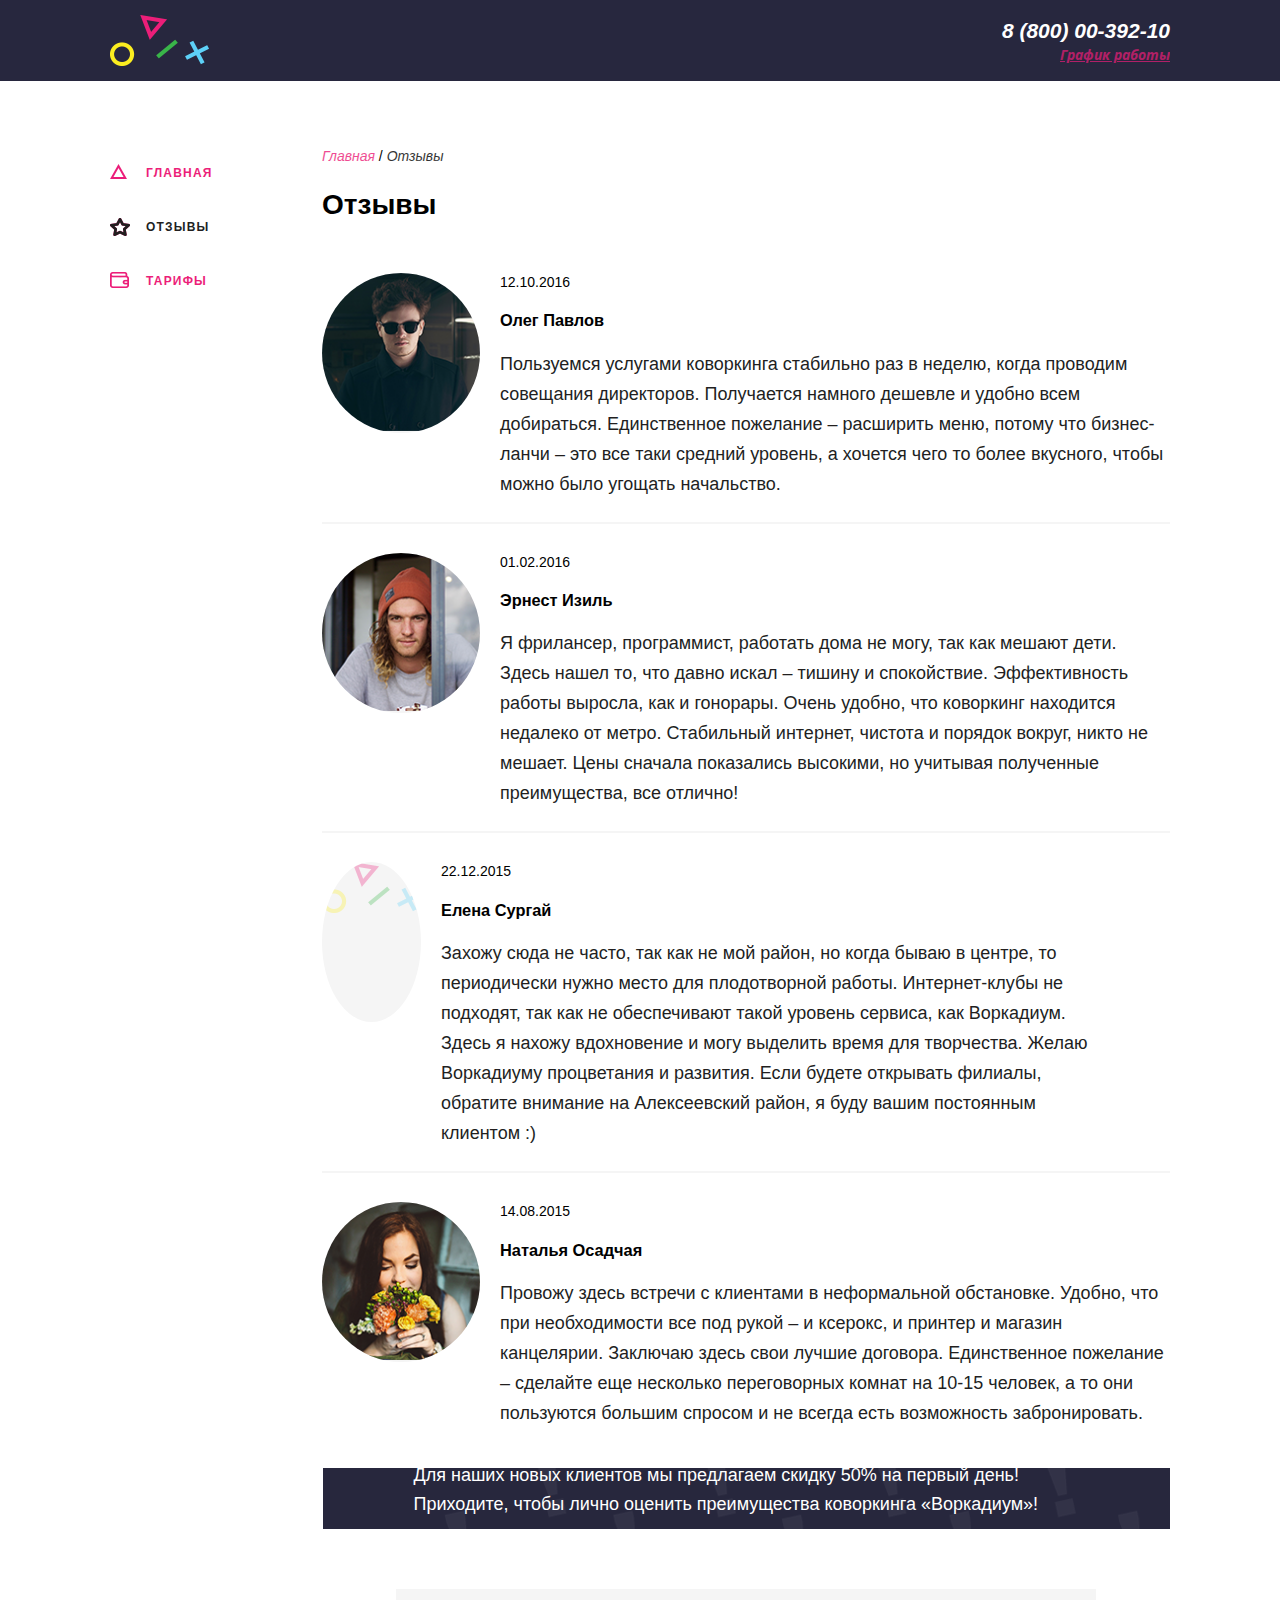
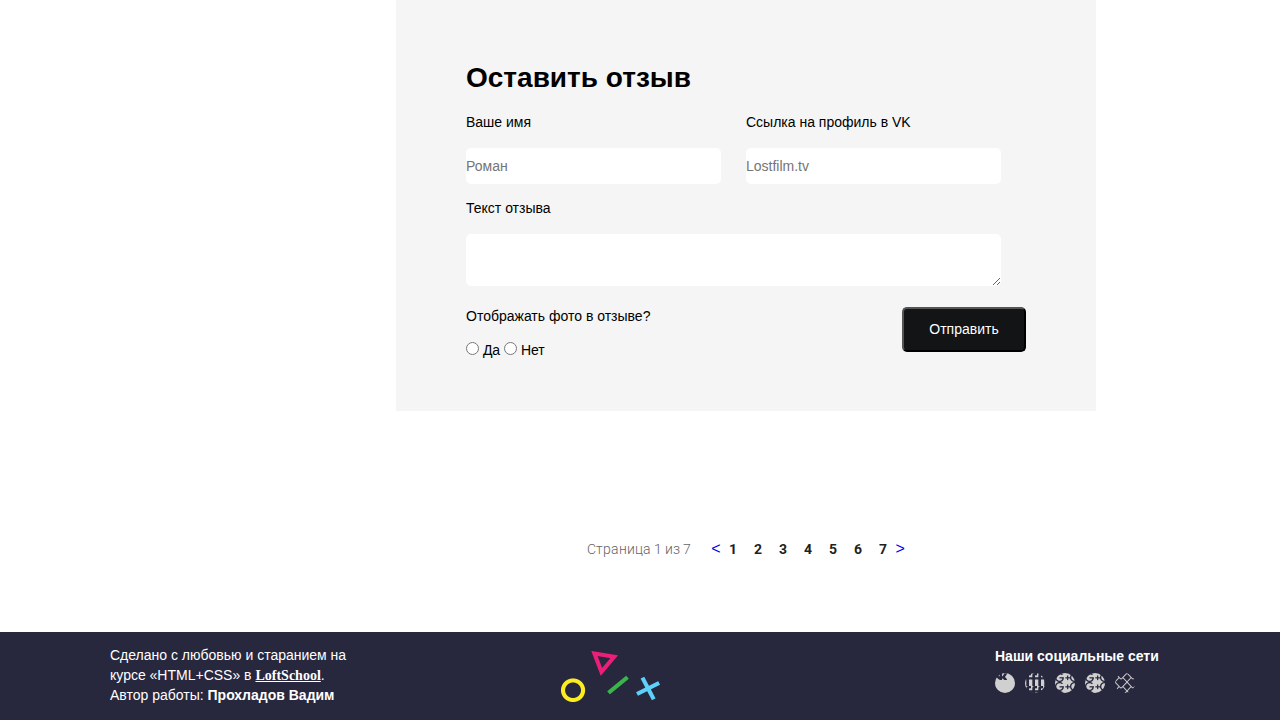
==== comments.html @ 9fef904a "all commit" ====
<!DOCTYPE html>
<html lang="en">
  <head>
    <meta charset="UTF-8" />
    <meta name="viewport" content="width=device-width, initial-scale=1.0" />
    <meta http-equiv="X-UA-Compatible" content="ie=edge" />
    <link rel="stylesheet" href="./css/main.css" />
    <link
      href="https://fonts.googleapis.com/css?family=Open+Sans:400,700|Roboto:300,400,700&amp;subset=cyrillic-ext" rel="stylesheet"/>

    <title>Воркадиум</title>
  </head>

  <body>
    <div class="wrapper">
      <div class="wrapper__content">
        <!--HEADER-->
        <header class="header">
          <div class="container header__container">
            <a href="#" class="logo"><img src="./img/logo.png" alt=""/></a>
            <address class="contacts">
              <a href="tel:8 (800)00-392-10" class="contacts__phone"
                >8 (800) 00-392-10</a
              >
              <a href="#" class="contacts__schedule">График работы</a>
            </address>
          </div>
        </header>
        <!--MANIN-->
        <main class="maincontent">
          <!--CONTENT-->
          <div class="container main__container">
            <!--SIDEBAR-->
            <aside class="sidebar">
              <nav class="main-nav">
                <ul class="main-nav__menu">
                  <li class="main-nav__item">
                    <a
                      href="index.html"
                      class="main-nav__link main-nav__icon main-nav__icon--main"
                    >
                      Главная</a
                    >
                  </li>
                  <li class="main-nav__item active">
                    <a
                      href="comments.html"
                      class="main-nav__link main-nav__icon main-nav__icon--feed"
                      >Отзывы</a
                    >
                  </li>
                  <li class="main-nav__item">
                    <a
                      href="price.html"
                      class="main-nav__link main-nav__icon main-nav__icon--wallet"
                      >Тарифы</a
                    >
                  </li>
                </ul>
              </nav>
            </aside>
            <div class="page-content">
              <!--COMMENTS-->
              <section class="reviews">
                <!--BREADCRUMBS-->
                <ul class="breadcrumbs">
                  <li class="breadcrumbs__item">
                    <a href="#" class="breadcrumbs__link">Главная</a>
                  </li>
                  <li class="breadcrumbs__item breadcrumbs__item--active">
                    <a href="#" class="breadcrumbs__link">Отзывы</a>
                  </li>
                </ul>
                <!--REVIEWS-->
                <h1 class="reviews__title">Отзывы</h1>
                <div class="reviews__cards">
                  <div class="reviews__card">
                    <div class="reviews__card-avatar">
                      <img
                        class="reviews__card-avatar-img"
                        src="./img/vcvb.png"
                        alt=""
                      />
                    </div>
                    <article class="reviews__card-article">
                      <data class="reviews__card-data">12.10.2016</data>
                      <h3 class="reviews__card-name">Олег Павлов</h3>
                      <p class="reviews__card-text">
                        Пользуемся услугами коворкинга стабильно раз в неделю,
                        когда проводим совещания директоров. Получается намного
                        дешевле и удобно всем добираться. Единственное пожелание
                        – расширить меню, потому что бизнес-ланчи – это все таки
                        средний уровень, а хочется чего то более вкусного, чтобы
                        можно было угощать начальство.
                      </p>
                    </article>
                  </div>
                  <div class="reviews__card">
                    <div class="reviews__card-avatar">
                      <img
                        class="reviews__card-avatar-img"
                        src="./img/fdfd.png"
                        alt=""
                      />
                    </div>
                    <article class="reviews__card-article">
                      <data class="reviews__card-data">01.02.2016</data>
                      <h3 class="reviews__card-username">Эрнест Изиль</h3>
                      <p class="reviews__card-text">
                        Я фрилансер, программист, работать дома не могу, так как
                        мешают дети. Здесь нашел то, что давно искал – тишину и
                        спокойствие. Эффективность работы выросла, как и
                        гонорары. Очень удобно, что коворкинг находится недалеко
                        от метро. Стабильный интернет, чистота и порядок вокруг,
                        никто не мешает. Цены сначала показались высокими, но
                        учитывая полученные преимущества, все отлично!
                      </p>
                    </article>
                  </div>
                  <div class="reviews__card">
                    <div class="reviews__card-avatar">
                      <img
                        class="reviews__card-avatar-img"
                        src="/img/logo-fig1.png"
                        alt=""
                      />
                    </div>
                    <article class="reviews__card-article">
                      <data class="reviews__card-data">22.12.2015</data>
                      <h3 class="reviews__card-name">Елена Сургай</h3>
                      <p class="reviews__card-text">
                        Захожу сюда не часто, так как не мой район, но когда
                        бываю в центре, то периодически нужно место для
                        плодотворной работы. Интернет-клубы не подходят, так как
                        не обеспечивают такой уровень сервиса, как Воркадиум.
                        Здесь я нахожу вдохновение и могу выделить время для
                        творчества. Желаю Воркадиуму процветания и развития.
                        Если будете открывать филиалы, обратите внимание на
                        Алексеевский район, я буду вашим постоянным клиентом :)
                      </p>
                    </article>
                  </div>
                  <div class="reviews__card">
                    <div class="reviews__card-avatar">
                      <img
                        class="reviews__card-avatar-img"
                        src="./img/swcnamirzyc-danielle-marroquin.png"
                        alt=""
                      />
                    </div>
                    <article class="reviews__card-article">
                      <data class="reviews__card-data">14.08.2015</data>
                      <h3 class="reviews__card-name">Наталья Осадчая</h3>
                      <p class="reviews__card-text">
                        Провожу здесь встречи с клиентами в неформальной
                        обстановке. Удобно, что при необходимости все под рукой
                        – и ксерокс, и принтер и магазин канцелярии. Заключаю
                        здесь свои лучшие договора. Единственное пожелание –
                        сделайте еще несколько переговорных комнат на 10-15
                        человек, а то они пользуются большим спросом и не всегда
                        есть возможность забронировать.
                      </p>
                    </article>
                  </div>
                </div>
              </section>
              <!--CTA-->
              <div class="additional">
                <div class="container additional__container">
                  <p class="additional__text">
                    Для наших новых клиентов мы предлагаем скидку 50% на первый
                    день! Приходите, чтобы лично оценить преимущества коворкинга
                    «Воркадиум»!
                  </p>
                </div>
              </div>
              <!--FORM-->
              <div class="container form__container">
                <section class="form">
                  <form action="" class="form__tag">
                    <h1 class="form__title">Оставить отзыв</h1>
                    <div class="form__row">
                      <label for="" class="form__block">
                        <div class="form__block-title">Ваше имя</div>
                        <input
                          type="text"
                          placeholder="Роман"
                          class="form__imput form-field"
                        />
                      </label>
                      <label class="form__block">
                        <div class="form__block-title">
                          Ссылка на профиль в VK
                        </div>
                        <input
                          type="text"
                          placeholder="Lostfilm.tv"
                          class="form__imput form-field"
                        />
                      </label>
                    </div>
                    <div class="form__row">
                      <label for="" class="form__block">
                        <div class="form__block-title">Текст отзыва</div>
                        <textarea
                          name=""
                          class="form-field form__textarea"
                        ></textarea>
                      </label>
                    </div>
                    <div class="form__toggle">
                      <div class="form__radio">
                        <div class="form__block-title">
                          Отображать фото в отзыве?
                        </div>
                        <input type="radio" name="browser" value="ie" /> Да
                        <input type="radio" name="browser" value="opera" /> Нет
                      </div>
                      <div class="form__buttons">
                        <button type="submit" class="form__button">
                          Отправить
                        </button>
                      </div>
                    </div>
                  </form>
                </section>
              </div>

              <!--PAGINATION-->
              <section class="pagination">
                <nav class="news-nav">
                  <span class="news-nav__page">Страница 1 из 7</span>
                  <a href="#" class="news-nav__prev"><</a>
                  <ul class="news-nav__list">
                    <li class="news-nav__item">
                      <a href="#" class="news-nav__link active">1</a>
                    </li>
                    <li class="news-nav__item">
                      <a href="#" class="news-nav__link">2</a>
                    </li>
                    <li class="news-nav__item">
                      <a href="#" class="news-nav__link">3</a>
                    </li>
                    <li class="news-nav__item">
                      <a href="#" class="news-nav__link">4</a>
                    </li>
                    <li class="news-nav__item">
                      <a href="#" class="news-nav__link">5</a>
                    </li>
                    <li class="news-nav__item">
                      <a href="#" class="news-nav__link">6</a>
                    </li>
                    <li class="news-nav__item">
                      <a href="" class="news-nav__link">7</a>
                    </li>
                  </ul>
                  <a href="#" class="news-nav__next">></a>
                </nav>
              </section>
            </div>
          </div>
        </main>
        <!--FOOTER-->
      </div>
      <footer class="footer">
        <div class="container footer__container">
          <div class="footer--text">
            Сделано с любовью и старанием на курсе «HTML+CSS» в
            <a href="https://loftschool.com/" class="LoftSchool">LoftSchool</a>.
            Автор работы: <b>Прохладов Вадим</b>
          </div>
          <div class="footer__logo">
            <a href="#" class="logo">
              <img src="img/logo.png" alt="" class="logo__pic" />
            </a>
          </div>
          <div class="socials">
            <div class="socials__text">Наши социальные сети</div>
            <ul class="social__icons">
              <li class="social__icon">
                <a href="#" class="link__vk">
                  <div class="link__vk--pic"></div>
                </a>
              </li>
              <li class="social__icon">
                <a href="#" class="social-link">
                  <div class="link__fb--pic"></div>
                </a>
              </li>
              <li class="social__icon">
                <a href="#" class="social-link">
                  <div class="link__google--pic"></div>
                </a>
              </li>
              <li class="social__icon">
                <a href="#" class="social-link">
                  <div class="link__twitter--pic"></div>
                </a>
              </li>
              <li class="social__icon">
                <a href="#" class="social-link">
                  <div class="link__mail--pic"></div>
                </a>
              </li>
            </ul>
          </div>
        </div>
      </footer>
    </div>
  </body>
</html>
---- css/main.css ----
@import url('./layout/fonts.css');
@import url('./layout/normalize.css');
@import url('./layout/base.css');

@import url('./blocks/header/header.css');
@import url('./blocks/header/logo.css');
@import url('./blocks/header/contacts.css');

@import url('./blocks/basestyles/maincontent.css');
@import url('./blocks/Index/banner.css');
@import url('./blocks/sidebar/sidebar.css');
@import url('./blocks/sidebar/main-nav.css');
@import url('./blocks/basestyles/page-content.css');
@import url('./blocks/Index/features.css');
@import url('./blocks/basestyles/section-title.css');
@import url('./blocks/Index/news.css');
@import url('./blocks/basestyles/paginations.css');
@import url('./blocks/footer/footer.css');
@import url('./blocks/footer/footer-text.css');
@import url('./blocks/footer/footer__logo.css');
@import url('./blocks/footer/footer_container.css');
@import url('./blocks/footer/socials.css');
@import url('./blocks/footer/social__icons.css');

@import url('./blocks/comments/breadcrumbs.css');
@import url('./blocks/comments/reviews.css');
@import url('./blocks/comments/reviews__card.css');
@import url('./blocks/comments/addinational.css');
@import url('/css/blocks/comments/form.css');

@import url('/css/blocks/price/price__desc.css');
@import url('/css/blocks/price/price__img.css');
@import url('/css/blocks/price/rice__img-title.css');
@import url('/css/blocks/price/price__desc-title.css');
@import url('/css/blocks/price/price__desc-text.css');
@import url('/css/blocks/price/price-blocks.css');
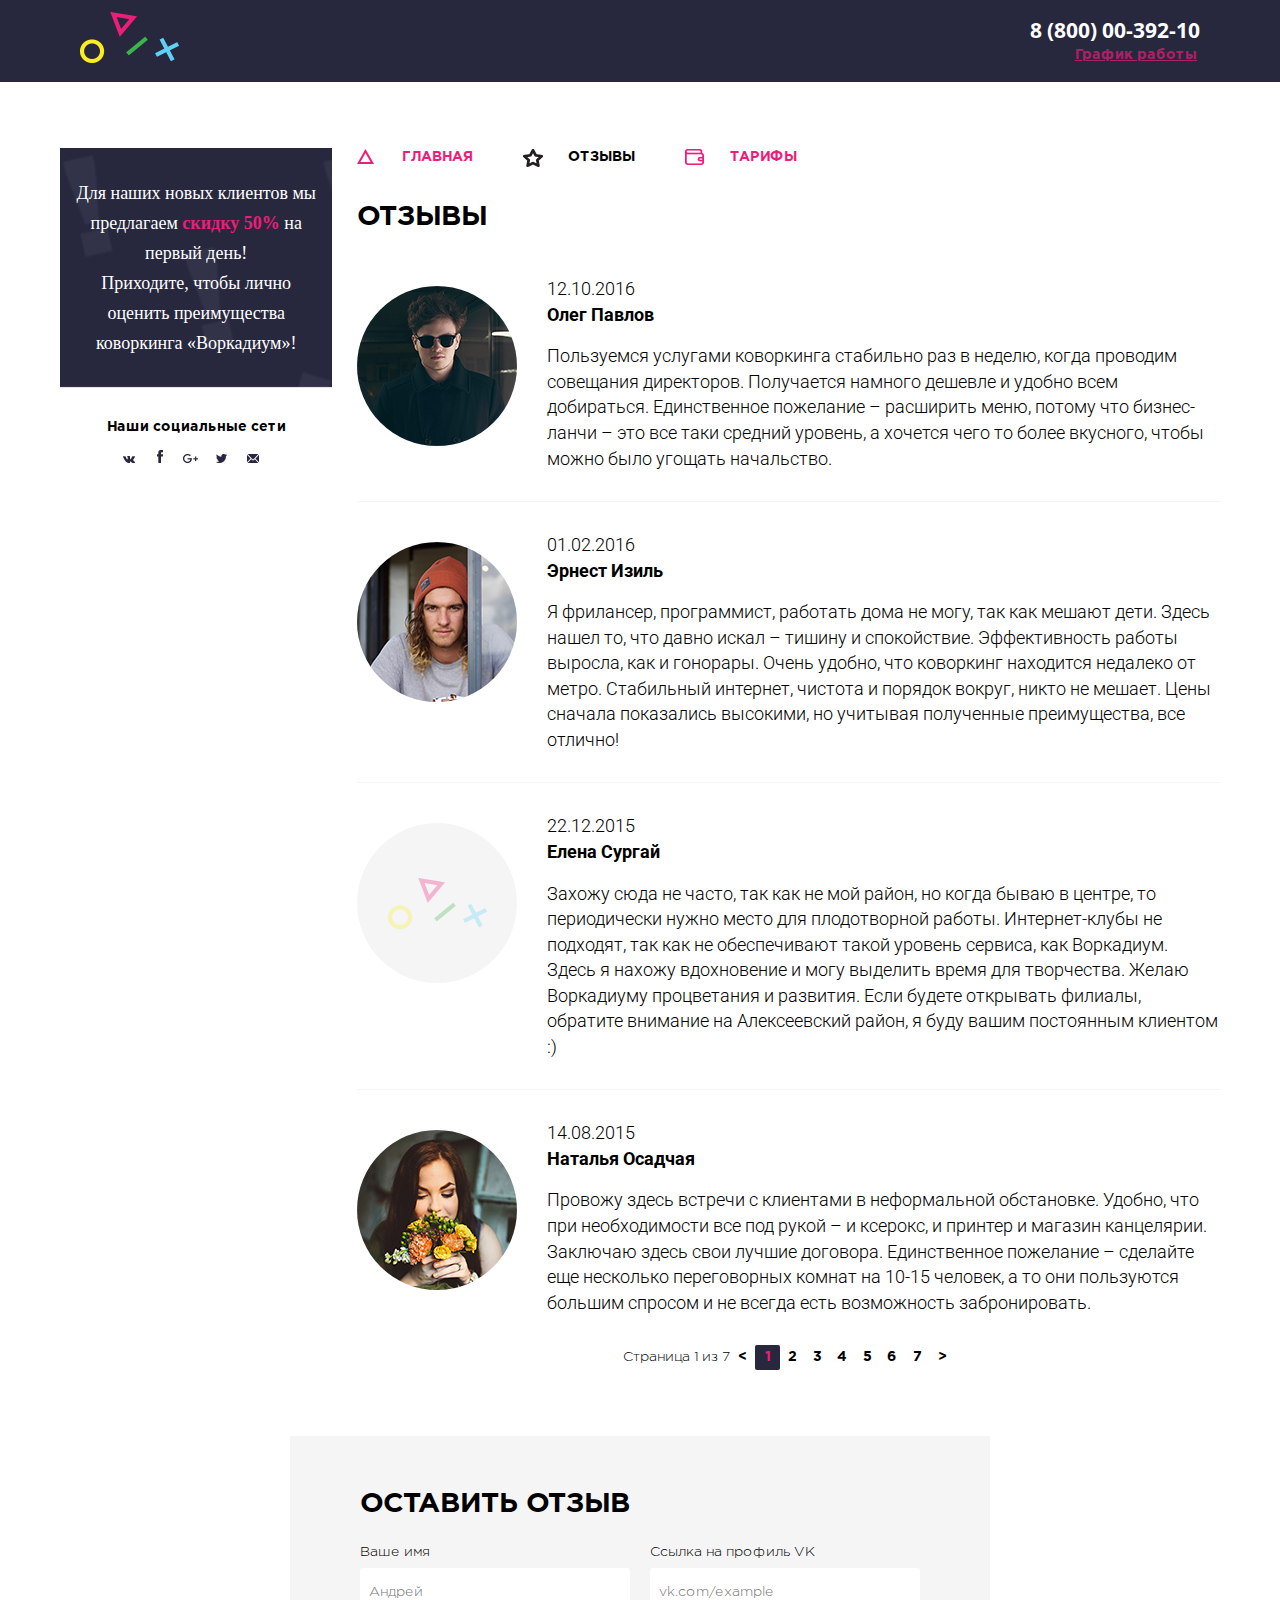
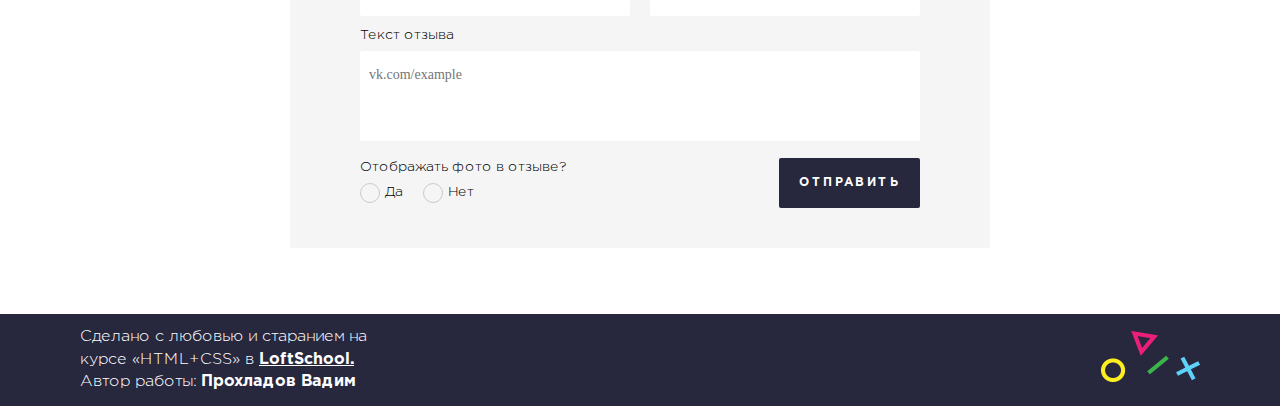
==== commit e29f1f12: "fix commit" ====
--- a/comments.html
+++ b/comments.html
@@ -1,311 +1,287 @@
 <!DOCTYPE html>
 <html lang="en">
-  <head>
-    <meta charset="UTF-8" />
-    <meta name="viewport" content="width=device-width, initial-scale=1.0" />
-    <meta http-equiv="X-UA-Compatible" content="ie=edge" />
-    <link rel="stylesheet" href="./css/main.css" />
-    <link
-      href="https://fonts.googleapis.com/css?family=Open+Sans:400,700|Roboto:300,400,700&amp;subset=cyrillic-ext" rel="stylesheet"/>
-
-    <title>Воркадиум</title>
-  </head>
-
-  <body>
-    <div class="wrapper">
-      <div class="wrapper__content">
-        <!--HEADER-->
-        <header class="header">
-          <div class="container header__container">
-            <a href="#" class="logo"><img src="./img/logo.png" alt=""/></a>
-            <address class="contacts">
-              <a href="tel:8 (800)00-392-10" class="contacts__phone"
-                >8 (800) 00-392-10</a
-              >
-              <a href="#" class="contacts__schedule">График работы</a>
-            </address>
-          </div>
-        </header>
-        <!--MANIN-->
-        <main class="maincontent">
-          <!--CONTENT-->
-          <div class="container main__container">
-            <!--SIDEBAR-->
-            <aside class="sidebar">
-              <nav class="main-nav">
-                <ul class="main-nav__menu">
-                  <li class="main-nav__item">
-                    <a
-                      href="index.html"
-                      class="main-nav__link main-nav__icon main-nav__icon--main"
-                    >
-                      Главная</a
-                    >
-                  </li>
-                  <li class="main-nav__item active">
-                    <a
-                      href="comments.html"
-                      class="main-nav__link main-nav__icon main-nav__icon--feed"
-                      >Отзывы</a
-                    >
-                  </li>
-                  <li class="main-nav__item">
-                    <a
-                      href="price.html"
-                      class="main-nav__link main-nav__icon main-nav__icon--wallet"
-                      >Тарифы</a
-                    >
-                  </li>
+
+<head>
+  <meta charset="UTF-8" />
+  <meta name="viewport" content="width=device-width, initial-scale=1.0" />
+  <meta http-equiv="X-UA-Compatible" content="ie=edge" />
+  <link rel="stylesheet" href="./css/main.css" />
+  <link rel="stylesheet" href="./css/layout/fonts.css">
+  <link rel="stylesheet" href="./css/layout/normalize.css">
+  <link href="https://fonts.googleapis.com/css?family=Open+Sans:400,700|Roboto:300,400,700&amp;subset=cyrillic-ext"
+    rel="stylesheet" />
+  <title>Отзывы</title>
+</head>
+
+<body>
+  <div class="wrapper">
+    <header class="header">
+      <div class=" container header__container">
+        <div class="header__col">
+          <a href="features.html" class="logo"> <img src="./img/logo/logo.png" class="logo__image"
+              alt="logo-fig.png"></a>
+        </div>
+        <div class="header__col header__col--aline-right">
+          <address class="contacts">
+            <a href="tel:+78000039210" class="contacts__phone">8 (800) 00-392-10</a>
+            <div class="contacts__description">График работы</div>
+            <div class="contacts__dropdown">
+              <ul class="dropdonw__list">
+                <li class="dropdown-time">пн-вс: 09:00-20:00</li>
+                <li class="dropdown-dinner">обед: 14:00-14:30</li>
+              </ul>
+            </div>
+          </address>
+        </div>
+      </div>
+    </header>
+    <main class="container container__main">
+      <aside class="aside aside__delimiter">
+        <div class="delimiter">
+          <div class="delimiter__content">
+            <p class="delimited__text">Для наших новых клиентов мы предлагаем <span>скидку 50%</span> на первый день!
+            </p>
+            <p class="delimited__text">Приходите, чтобы лично оценить преимущества коворкинга «Воркадиум»!</p>
+          </div>
+        </div>
+        <div class="social">
+          <div class="social__text">Наши социальные сети</div>
+          <ul class="social__list">
+            <li class="social__elem">
+              <a href="https://vk.com/" target="_blank" class="social__link">
+                <span class="social__icon">
+                  <img src="./img/icons/socials/vk.png" alt="icon--vk">
+                </span>
+              </a>
+            </li>
+            <li class="social__elem">
+              <a href="https://ru-ru.facebook.com/" target="_blank" class="social__link">
+                <span class="social__icon">
+                  <img src="./img/icons/socials/fb.png" alt="icon--fb">
+                </span>
+              </a>
+            </li>
+            <li class="social__elem">
+              <a href="https://plus.google.com/discover/" target="_blank" class="social__link">
+                <span class="social__icon">
+                  <img src="./img/icons/socials/google.png" alt="icon--google">
+                </span>
+              </a>
+            </li>
+            <li class="social__elem">
+              <a href="https://twitter.com/?lang=ru/" target="_blank" class="social__link">
+                <span class="social__icon">
+                  <img src="./img/icons/socials/twitter.png" alt="icon--twitter">
+                </span>
+              </a>
+            </li>
+            <li class="social__elem">
+              <a href="https://www.google.com/gmail/" target="_blank" class="social__link">
+                <span class="social__icon">
+                  <img src="./img/icons/socials/mail.png" alt="icon--mail">
+                </span>
+              </a>
+            </li>
+          </ul>
+        </div>
+      </aside>
+      <div class="container__content">
+        <nav class="menu">
+          <ul class="menu__list">
+            <li class="menu__item">
+              <a href="features.html" class="menu__link menu__link--main ">Главная</a>
+            </li>
+            <li class="menu__item menu__item--active">
+              <a href="comments.html" class="menu__link menu__link--feed">Отзывы</a>
+            </li>
+            <li class="menu__item">
+              <a href="price.html" class="menu__link menu__link--wallet">Тарифы</a>
+            </li>
+          </ul>
+        </nav>
+        <section class="container__news">
+          <h1 class="news__title">Отзывы</h1>
+          <ul class="news__preview">
+            <li class="news__item">
+              <div class="news__avatar">
+                <div class="news__avatar__border">
+                  <img src="./img/comments/vcvb.png" class="news__avatar-pic" alt="Аватар Олег Павлов">
+                </div>
+              </div>
+              <article class="news__article">
+                <div class="news__desc">
+                  <time class="news__date">12.10.2016</time>
+                  <p class="news__theme">Олег Павлов</p>
+                </div>
+                <p class="news__text">Пользуемся услугами коворкинга стабильно раз в неделю, когда проводим совещания
+                  директоров. Получается намного дешевле и удобно всем добираться. Единственное пожелание – расширить
+                  меню, потому что бизнес-ланчи – это все таки средний уровень, а хочется чего то более вкусного, чтобы
+                  можно было угощать начальство.
+                </p>
+              </article>
+            </li>
+
+            <li class="news__item">
+              <div class="news__avatar">
+                <div class="news__avatar__border">
+                  <img src="./img/comments/fdfd.png" class="news__avatar-pic" alt="Аватар Эрнест Изиль">
+                </div>
+              </div>
+              <article class="news__article">
+                <div class="news__desc">
+                  <time class="news__date">01.02.2016</time>
+                  <p class="news__theme">Эрнест Изиль</p>
+                </div>
+                <p class="news__text">Я фрилансер, программист, работать дома не могу, так как мешают дети. Здесь нашел
+                  то, что давно искал – тишину и спокойствие. Эффективность работы выросла, как и гонорары. Очень
+                  удобно, что коворкинг находится недалеко от метро. Стабильный интернет, чистота и порядок вокруг,
+                  никто не мешает. Цены сначала показались высокими, но учитывая полученные преимущества, все отлично!
+                </p>
+              </article>
+            </li>
+
+            <li class="news__item">
+              <div class="news__avatar">
+                <div class="news__avatar__border no-avatar-pic">
+                  <img src="./img/comments/logo-fig1.png" class="news__avatar-pic" alt="Аватар Елена Сургай">
+                </div>
+              </div>
+              <article class="news__article">
+                <div class="news__desc">
+                  <time class="news__date">22.12.2015</time>
+                  <p class="news__theme">Елена Сургай</p>
+                </div>
+                <p class="news__text">Захожу сюда не часто, так как не мой район, но когда бываю в центре, то
+                  периодически нужно место для плодотворной работы. Интернет-клубы не подходят, так как не обеспечивают
+                  такой уровень сервиса, как Воркадиум. Здесь я нахожу вдохновение и могу выделить время для творчества.
+                  Желаю Воркадиуму процветания и развития. Если будете открывать филиалы, обратите внимание на
+                  Алексеевский район, я буду вашим постоянным клиентом :)
+                </p>
+              </article>
+            </li>
+            <li class="news__item">
+              <div class="news__avatar">
+                <div class="news__avatar__border">
+                  <img src="./img/comments/sw.png" class="news__avatar-pic" alt="Аватар Наталья Осадчая">
+                </div>
+              </div>
+              <article class="news__article">
+                <div class="news__desc">
+                  <time class="news__date">14.08.2015</time>
+                  <p class="news__theme">Наталья Осадчая</p>
+                </div>
+                <p class="news__text">Провожу здесь встречи с клиентами в неформальной обстановке. Удобно, что при
+                  необходимости все под рукой – и ксерокс, и принтер и магазин канцелярии. Заключаю здесь свои лучшие
+                  договора. Единственное пожелание – сделайте еще несколько переговорных комнат на 10-15 человек, а то
+                  они пользуются большим спросом и не всегда есть возможность забронировать.</p>
+              </article>
+            </li>
+          </ul>
+        </section>
+        <div class="pagination">
+          <div class="pagination__content">
+            <div class="pagination__text">Страница 1 из 7</div>
+            <a href="#" class="pagination__arrow">
+              <</a> <ul class="pagination__list">
+                <li class="pagination__elem">
+                  <a href="#" class="pagination__link pagination__link--actve">1</a>
+                </li>
+                <li class="pagination__elem">
+                  <a href="#" class="pagination__link">2</a>
+                </li>
+                <li class="pagination__elem">
+                  <a href="#" class="pagination__link">3</a>
+                </li>
+                <li class="pagination__elem">
+                  <a href="#" class="pagination__link">4</a>
+                </li>
+                <li class="pagination__elem">
+                  <a href="#" class="pagination__link">5</a>
+                </li>
+                <li class="pagination__elem">
+                  <a href="#" class="pagination__link">6</a>
+                </li>
+                <li class="pagination__elem">
+                  <a href="#" class="pagination__link">7</a>
+                </li>
                 </ul>
-              </nav>
-            </aside>
-            <div class="page-content">
-              <!--COMMENTS-->
-              <section class="reviews">
-                <!--BREADCRUMBS-->
-                <ul class="breadcrumbs">
-                  <li class="breadcrumbs__item">
-                    <a href="#" class="breadcrumbs__link">Главная</a>
-                  </li>
-                  <li class="breadcrumbs__item breadcrumbs__item--active">
-                    <a href="#" class="breadcrumbs__link">Отзывы</a>
-                  </li>
-                </ul>
-                <!--REVIEWS-->
-                <h1 class="reviews__title">Отзывы</h1>
-                <div class="reviews__cards">
-                  <div class="reviews__card">
-                    <div class="reviews__card-avatar">
-                      <img
-                        class="reviews__card-avatar-img"
-                        src="./img/vcvb.png"
-                        alt=""
-                      />
-                    </div>
-                    <article class="reviews__card-article">
-                      <data class="reviews__card-data">12.10.2016</data>
-                      <h3 class="reviews__card-name">Олег Павлов</h3>
-                      <p class="reviews__card-text">
-                        Пользуемся услугами коворкинга стабильно раз в неделю,
-                        когда проводим совещания директоров. Получается намного
-                        дешевле и удобно всем добираться. Единственное пожелание
-                        – расширить меню, потому что бизнес-ланчи – это все таки
-                        средний уровень, а хочется чего то более вкусного, чтобы
-                        можно было угощать начальство.
-                      </p>
-                    </article>
-                  </div>
-                  <div class="reviews__card">
-                    <div class="reviews__card-avatar">
-                      <img
-                        class="reviews__card-avatar-img"
-                        src="./img/fdfd.png"
-                        alt=""
-                      />
-                    </div>
-                    <article class="reviews__card-article">
-                      <data class="reviews__card-data">01.02.2016</data>
-                      <h3 class="reviews__card-username">Эрнест Изиль</h3>
-                      <p class="reviews__card-text">
-                        Я фрилансер, программист, работать дома не могу, так как
-                        мешают дети. Здесь нашел то, что давно искал – тишину и
-                        спокойствие. Эффективность работы выросла, как и
-                        гонорары. Очень удобно, что коворкинг находится недалеко
-                        от метро. Стабильный интернет, чистота и порядок вокруг,
-                        никто не мешает. Цены сначала показались высокими, но
-                        учитывая полученные преимущества, все отлично!
-                      </p>
-                    </article>
-                  </div>
-                  <div class="reviews__card">
-                    <div class="reviews__card-avatar">
-                      <img
-                        class="reviews__card-avatar-img"
-                        src="/img/logo-fig1.png"
-                        alt=""
-                      />
-                    </div>
-                    <article class="reviews__card-article">
-                      <data class="reviews__card-data">22.12.2015</data>
-                      <h3 class="reviews__card-name">Елена Сургай</h3>
-                      <p class="reviews__card-text">
-                        Захожу сюда не часто, так как не мой район, но когда
-                        бываю в центре, то периодически нужно место для
-                        плодотворной работы. Интернет-клубы не подходят, так как
-                        не обеспечивают такой уровень сервиса, как Воркадиум.
-                        Здесь я нахожу вдохновение и могу выделить время для
-                        творчества. Желаю Воркадиуму процветания и развития.
-                        Если будете открывать филиалы, обратите внимание на
-                        Алексеевский район, я буду вашим постоянным клиентом :)
-                      </p>
-                    </article>
-                  </div>
-                  <div class="reviews__card">
-                    <div class="reviews__card-avatar">
-                      <img
-                        class="reviews__card-avatar-img"
-                        src="./img/swcnamirzyc-danielle-marroquin.png"
-                        alt=""
-                      />
-                    </div>
-                    <article class="reviews__card-article">
-                      <data class="reviews__card-data">14.08.2015</data>
-                      <h3 class="reviews__card-name">Наталья Осадчая</h3>
-                      <p class="reviews__card-text">
-                        Провожу здесь встречи с клиентами в неформальной
-                        обстановке. Удобно, что при необходимости все под рукой
-                        – и ксерокс, и принтер и магазин канцелярии. Заключаю
-                        здесь свои лучшие договора. Единственное пожелание –
-                        сделайте еще несколько переговорных комнат на 10-15
-                        человек, а то они пользуются большим спросом и не всегда
-                        есть возможность забронировать.
-                      </p>
-                    </article>
-                  </div>
-                </div>
-              </section>
-              <!--CTA-->
-              <div class="additional">
-                <div class="container additional__container">
-                  <p class="additional__text">
-                    Для наших новых клиентов мы предлагаем скидку 50% на первый
-                    день! Приходите, чтобы лично оценить преимущества коворкинга
-                    «Воркадиум»!
-                  </p>
-                </div>
-              </div>
-              <!--FORM-->
-              <div class="container form__container">
-                <section class="form">
-                  <form action="" class="form__tag">
-                    <h1 class="form__title">Оставить отзыв</h1>
-                    <div class="form__row">
-                      <label for="" class="form__block">
-                        <div class="form__block-title">Ваше имя</div>
-                        <input
-                          type="text"
-                          placeholder="Роман"
-                          class="form__imput form-field"
-                        />
-                      </label>
-                      <label class="form__block">
-                        <div class="form__block-title">
-                          Ссылка на профиль в VK
-                        </div>
-                        <input
-                          type="text"
-                          placeholder="Lostfilm.tv"
-                          class="form__imput form-field"
-                        />
-                      </label>
-                    </div>
-                    <div class="form__row">
-                      <label for="" class="form__block">
-                        <div class="form__block-title">Текст отзыва</div>
-                        <textarea
-                          name=""
-                          class="form-field form__textarea"
-                        ></textarea>
-                      </label>
-                    </div>
-                    <div class="form__toggle">
-                      <div class="form__radio">
-                        <div class="form__block-title">
-                          Отображать фото в отзыве?
-                        </div>
-                        <input type="radio" name="browser" value="ie" /> Да
-                        <input type="radio" name="browser" value="opera" /> Нет
-                      </div>
-                      <div class="form__buttons">
-                        <button type="submit" class="form__button">
-                          Отправить
-                        </button>
-                      </div>
-                    </div>
-                  </form>
-                </section>
-              </div>
-
-              <!--PAGINATION-->
-              <section class="pagination">
-                <nav class="news-nav">
-                  <span class="news-nav__page">Страница 1 из 7</span>
-                  <a href="#" class="news-nav__prev"><</a>
-                  <ul class="news-nav__list">
-                    <li class="news-nav__item">
-                      <a href="#" class="news-nav__link active">1</a>
-                    </li>
-                    <li class="news-nav__item">
-                      <a href="#" class="news-nav__link">2</a>
-                    </li>
-                    <li class="news-nav__item">
-                      <a href="#" class="news-nav__link">3</a>
-                    </li>
-                    <li class="news-nav__item">
-                      <a href="#" class="news-nav__link">4</a>
-                    </li>
-                    <li class="news-nav__item">
-                      <a href="#" class="news-nav__link">5</a>
-                    </li>
-                    <li class="news-nav__item">
-                      <a href="#" class="news-nav__link">6</a>
-                    </li>
-                    <li class="news-nav__item">
-                      <a href="" class="news-nav__link">7</a>
-                    </li>
-                  </ul>
-                  <a href="#" class="news-nav__next">></a>
-                </nav>
-              </section>
+                <a href="#" class="pagination__arrow">></a>
+          </div>
+        </div>
+      </div>
+    </main>
+    <div class="container container__form">
+      <form class="form">
+        <h1 class="form__title">Оставить отзыв</h1>
+        <div class="form__row">
+          <div class="form__col">
+            <label class="form__label">
+              <div class="form__text">Ваше имя</div>
+              <input type="text" class="form__input" placeholder="Андрей">
+            </label>
+          </div>
+          <div class="form__col">
+            <label class="form__label">
+              <div class="form__text">Ссылка на профиль VK</div>
+              <input type="text" class="form__input" placeholder="vk.com/example">
+            </label>
+          </div>
+        </div>
+        <div class="form__row">
+          <div class="form__col">
+            <label class="form__label">
+              <div class="form__text">Текст отзыва</div>
+              <textarea type="text" class="form__textarea" placeholder="vk.com/example"></textarea>
+            </label>
+          </div>
+        </div>
+        <div class="form__row">
+          <div class="form__col">
+            <div class="form__text">Отображать фото в отзыве?</div>
+            <div class="radio-btn">
+              <label class="radio-btn__label">
+                <input type="radio" name="radio" class="radio-btn__input">
+                <div class="radio-btn__content">
+                  <div class="radio-btn__btn"></div>
+                  <div class="radio-btn__text">Да</div>
+                </div>
+              </label>
+              <label class="radio-btn__label">
+                <input type="radio" name="radio" class="radio-btn__input">
+                <div class="radio-btn__content">
+                  <div class="radio-btn__btn"></div>
+                  <div class="radio-btn__text">Нет</div>
+                </div>
+              </label>
             </div>
           </div>
-        </main>
-        <!--FOOTER-->
-      </div>
-      <footer class="footer">
-        <div class="container footer__container">
-          <div class="footer--text">
-            Сделано с любовью и старанием на курсе «HTML+CSS» в
-            <a href="https://loftschool.com/" class="LoftSchool">LoftSchool</a>.
+          <div class="form__col">
+            <div class="btn-wrap">
+              <button class="btn">Отправить</button>
+            </div>
+          </div>
+        </div>
+      </form>
+    </div>
+  </div>
+  <footer class="footer">
+    <div class="container footer__container">
+      <div class="footer__col">
+        <div class="about__footer">
+          <p class="about__footer">
+            Сделано с любовью и старанием на <br>
+            курсе «HTML+CSS» в <a href="https://loftschool.com/"><span>LoftSchool.</span></a> <br>
             Автор работы: <b>Прохладов Вадим</b>
-          </div>
-          <div class="footer__logo">
-            <a href="#" class="logo">
-              <img src="img/logo.png" alt="" class="logo__pic" />
-            </a>
-          </div>
-          <div class="socials">
-            <div class="socials__text">Наши социальные сети</div>
-            <ul class="social__icons">
-              <li class="social__icon">
-                <a href="#" class="link__vk">
-                  <div class="link__vk--pic"></div>
-                </a>
-              </li>
-              <li class="social__icon">
-                <a href="#" class="social-link">
-                  <div class="link__fb--pic"></div>
-                </a>
-              </li>
-              <li class="social__icon">
-                <a href="#" class="social-link">
-                  <div class="link__google--pic"></div>
-                </a>
-              </li>
-              <li class="social__icon">
-                <a href="#" class="social-link">
-                  <div class="link__twitter--pic"></div>
-                </a>
-              </li>
-              <li class="social__icon">
-                <a href="#" class="social-link">
-                  <div class="link__mail--pic"></div>
-                </a>
-              </li>
-            </ul>
-          </div>
-        </div>
-      </footer>
-    </div>
-  </body>
-</html>
+          </p>
+        </div>
+      </div>
+      <div class="footer__col">
+        <div class="footer__logo">
+          <a href="features.html" class="logo">
+            <img src="./img/logo/logo.png" class="logo__image" alt="logo__image" />
+          </a>
+        </div>
+      </div>
+</body>
+
+</html>--- a/css/main.css
+++ b/css/main.css
@@ -1,36 +1,20 @@
 @import url('./layout/fonts.css');
+@import url('./layout/base.css');
 @import url('./layout/normalize.css');
-@import url('./layout/base.css');
 
-@import url('./blocks/header/header.css');
-@import url('./blocks/header/logo.css');
+@import url('./blocks/banner/banner.css');
+@import url('./blocks/index/index.css');
 @import url('./blocks/header/contacts.css');
+@import url('./blocks/header/header__menu.css');
+@import url('./blocks/features/features.css');
+@import url('./blocks/socials/socials.css');
+@import url('./blocks/news-comments/news-comments.css');
+@import url('./blocks/pagination/pagination.css');
+@import url('./blocks/footer/footer.css');
 
-@import url('./blocks/basestyles/maincontent.css');
-@import url('./blocks/Index/banner.css');
-@import url('./blocks/sidebar/sidebar.css');
-@import url('./blocks/sidebar/main-nav.css');
-@import url('./blocks/basestyles/page-content.css');
-@import url('./blocks/Index/features.css');
-@import url('./blocks/basestyles/section-title.css');
-@import url('./blocks/Index/news.css');
-@import url('./blocks/basestyles/paginations.css');
-@import url('./blocks/footer/footer.css');
-@import url('./blocks/footer/footer-text.css');
-@import url('./blocks/footer/footer__logo.css');
-@import url('./blocks/footer/footer_container.css');
-@import url('./blocks/footer/socials.css');
-@import url('./blocks/footer/social__icons.css');
-
-@import url('./blocks/comments/breadcrumbs.css');
-@import url('./blocks/comments/reviews.css');
-@import url('./blocks/comments/reviews__card.css');
-@import url('./blocks/comments/addinational.css');
-@import url('/css/blocks/comments/form.css');
-
-@import url('/css/blocks/price/price__desc.css');
-@import url('/css/blocks/price/price__img.css');
-@import url('/css/blocks/price/rice__img-title.css');
-@import url('/css/blocks/price/price__desc-title.css');
-@import url('/css/blocks/price/price__desc-text.css');
-@import url('/css/blocks/price/price-blocks.css');+@import url('./blocks/menu/menu.css');
+@import url('./blocks/delimiter/delimiter.css');
+@import url('./blocks/form/form.css');
+@import url('./blocks/form/btn.css');
+@import url('./blocks/price/price.css');
+@import url('./blocks/partners/patrners.css');--- a/css/layout/fonts.css
+++ b/css/layout/fonts.css
@@ -0,0 +1,23 @@
+@font-face {
+    font-family: 'Gotham Pro';
+    src: url('../../fonts/subset-GothamPro-Light.woff2') format('woff2'),
+        url('../../fonts/subset-GothamPro-Light.woff') format('woff');
+    font-weight: 300;
+    font-style: normal;
+}
+
+@font-face {
+    font-family: 'Gotham Pro';
+    src: url('../../fonts/subset-GothamPro-Bold.woff2') format('woff2'),
+        url('../../fonts/subset-GothamPro-Bold.woff') format('woff');
+    font-weight: bold;
+    font-style: normal;
+}
+
+@font-face {
+    font-family: 'Gotham Pro';
+    src: url('../../fonts/subset-GothamPro-LightItalic.woff2') format('woff2'),
+        url('../../fonts/subset-GothamPro-LightItalic.woff') format('woff');
+    font-weight: 300;
+    font-style: italic;
+}